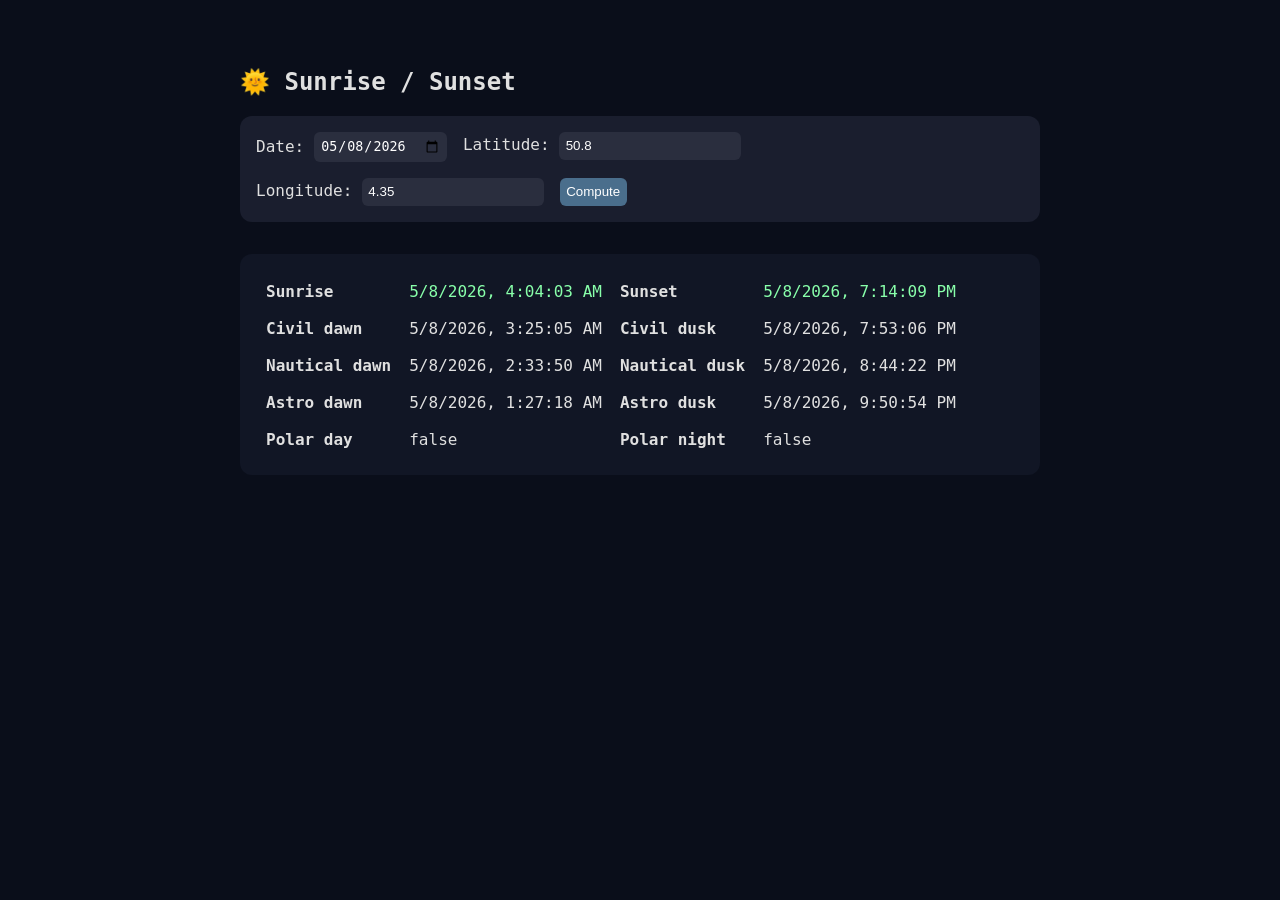
==== astro.html @ ebdc36f9 "made oop, and corrected day/night and moonphases" ====
<!DOCTYPE html>
<html lang="en">
<head>
    <meta charset="UTF-8">
    <title>Sunrise / Sunset – NOAA Algorithm</title>
    <style>
        body {
            background: #0a0e1a; color: #e0e0e0; font-family: 'Segoe UI', monospace;
            max-width: 800px; margin: 2rem auto; padding: 1rem;
        }
        .controls { background: #1a1e2e; padding: 1rem; border-radius: 12px; margin-bottom: 2rem; display: flex; gap: 1rem; flex-wrap: wrap; }
        input, button { padding: 0.4rem; background: #2a2e3e; border: none; color: white; border-radius: 6px; }
        button { background: #4a6e8c; cursor: pointer; }
        .results { background: #111625; padding: 1rem; border-radius: 12px; }
        table th, table td { text-align: left; padding: 0.5rem; }
        .good { color: #88ffaa; }
    </style>
</head>
<body>
    <h2>🌞 Sunrise / Sunset</h2>
    <div class="controls">
        <label>Date: <input type="date" id="date" value="2026-05-08"></label>
        <label>Latitude: <input type="number" id="lat" value="50.8" step="any"></label>
        <label>Longitude: <input type="number" id="lon" value="4.35" step="any"></label>
        <button id="compute">Compute</button>
    </div>
    <div class="results" id="results"></div>

    <script src="astro.js"></script>
    <script>
        document.getElementById('compute').addEventListener('click', () => {
            const dateStr = document.getElementById('date').value;
            const lat = parseFloat(document.getElementById('lat').value);
            const lon = parseFloat(document.getElementById('lon').value);
            const [year, month, day] = dateStr.split('-').map(Number);
            const localDate = new Date(year, month-1, day);
            const solar = new SolarDay(localDate, lat, lon);

            const format = (d) => d ? d.toLocaleString() : ' — ';
            let html = '<table><tr>';
            html += `<tr><th>Sunrise</th><td class="good">${format(solar.sunrise)}</td><th>Sunset</th><td class="good">${format(solar.sunset)}</td></tr>`;
            html += `<tr><th>Civil dawn</th><td>${format(solar.civilDawn)}</td><th>Civil dusk</th><td>${format(solar.civilDusk)}</td></tr>`;
            html += `<tr><th>Nautical dawn</th><td>${format(solar.nauticalDawn)}</td><th>Nautical dusk</th><td>${format(solar.nauticalDusk)}</td></tr>`;
            html += `<tr><th>Astro dawn</th><td>${format(solar.astronomicalDawn)}</td><th>Astro dusk</th><td>${format(solar.astronomicalDusk)}</td></tr>`;
            html += `<tr><th>Polar day</th><td>${solar.isPolarDay}</td><th>Polar night</th><td>${solar.isPolarNight}</td></tr>`;
            html += '</table>';
            document.getElementById('results').innerHTML = html;
        });
        // Auto-run
        document.getElementById('compute').click();
    </script>
</body>
</html>
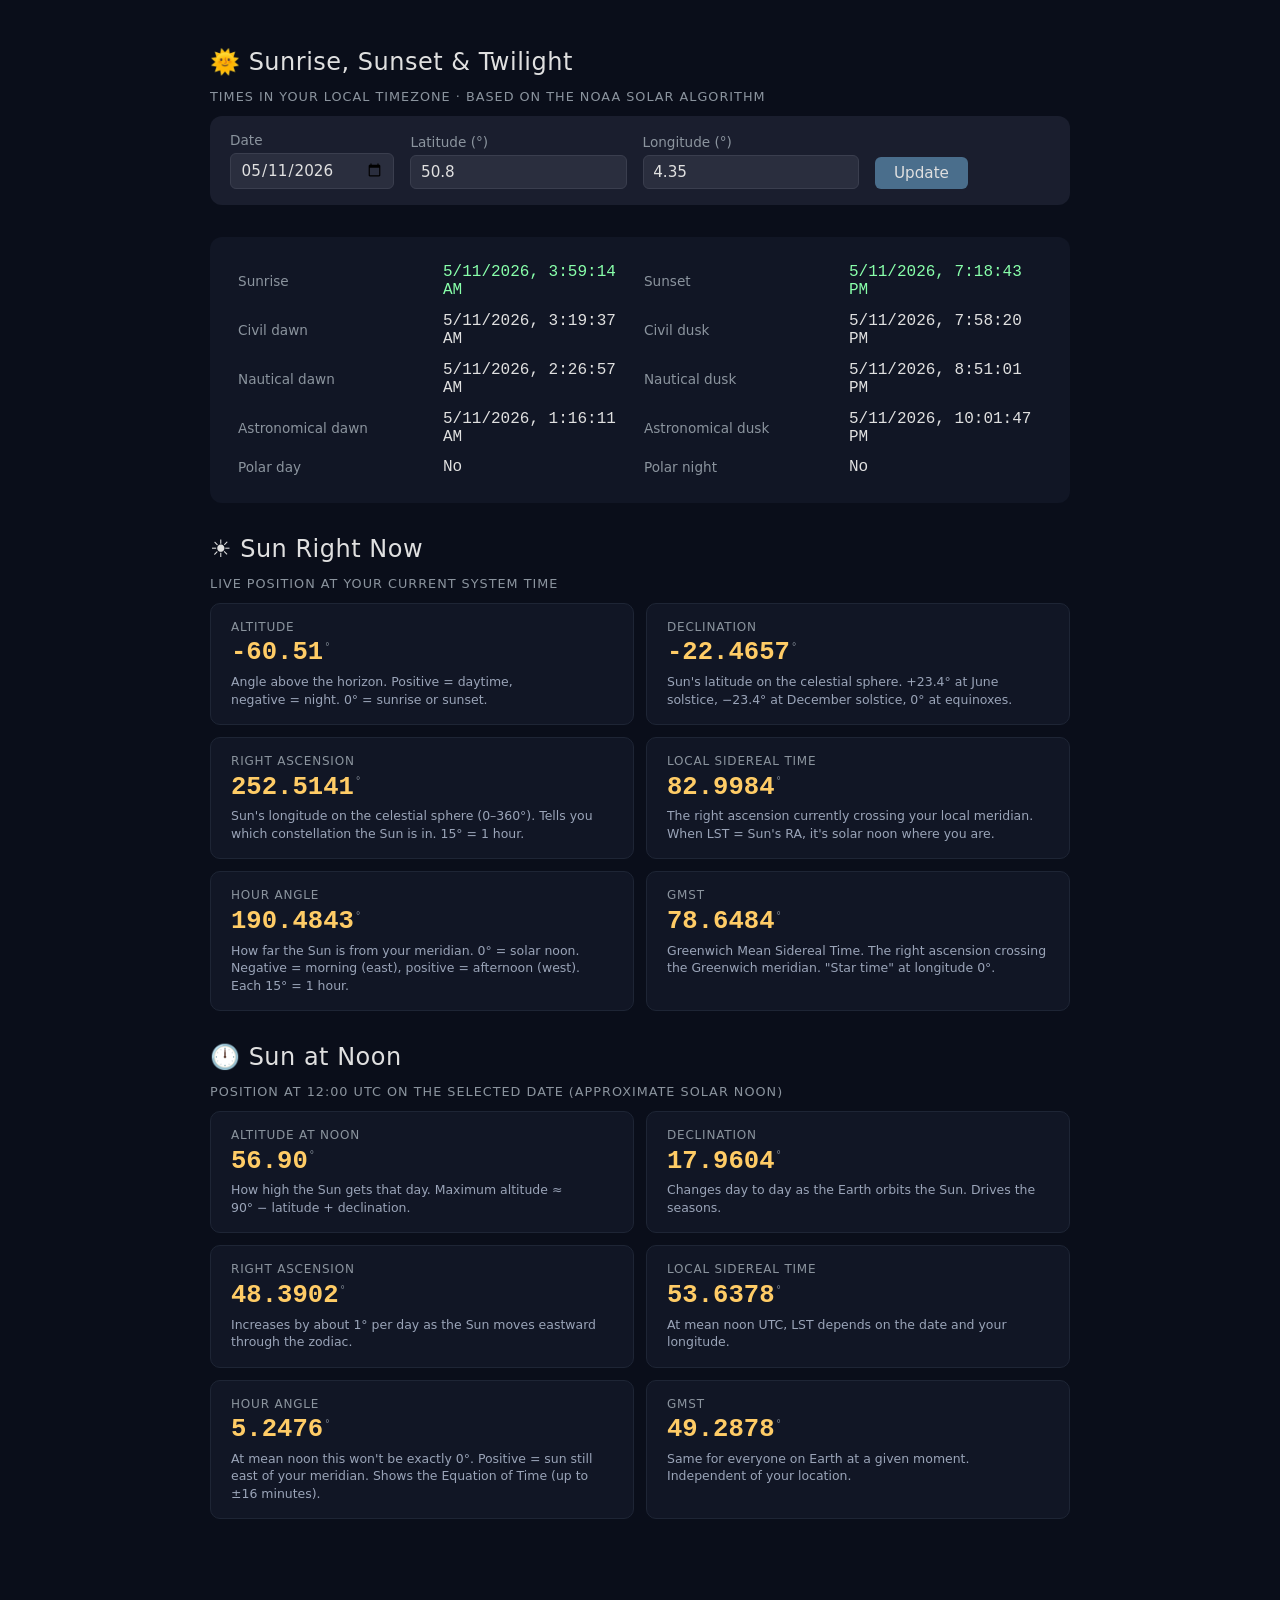
==== commit 93bb7fc9: "added latitude slider, split css and corrected errors in astro.js and clock.js (edge cases)." ====
--- a/astro.html
+++ b/astro.html
@@ -2,52 +2,360 @@
 <html lang="en">
 <head>
     <meta charset="UTF-8">
-    <title>Sunrise / Sunset – NOAA Algorithm</title>
+    <meta name="viewport" content="width=device-width, initial-scale=1.0">
+    <title>Solar Calculator – Sunrise, Sunset & Sun Position</title>
     <style>
         body {
-            background: #0a0e1a; color: #e0e0e0; font-family: 'Segoe UI', monospace;
-            max-width: 800px; margin: 2rem auto; padding: 1rem;
-        }
-        .controls { background: #1a1e2e; padding: 1rem; border-radius: 12px; margin-bottom: 2rem; display: flex; gap: 1rem; flex-wrap: wrap; }
-        input, button { padding: 0.4rem; background: #2a2e3e; border: none; color: white; border-radius: 6px; }
-        button { background: #4a6e8c; cursor: pointer; }
-        .results { background: #111625; padding: 1rem; border-radius: 12px; }
-        table th, table td { text-align: left; padding: 0.5rem; }
-        .good { color: #88ffaa; }
+            background: #0a0e1a;
+            color: #e0e0e0;
+            font-family: 'Segoe UI', system-ui, sans-serif;
+            max-width: 860px;
+            margin: 2rem auto;
+            padding: 1rem;
+        }
+        h2 {
+            margin: 2rem 0 0.75rem 0;
+            font-weight: 400;
+            letter-spacing: 0.5px;
+        }
+        h2:first-child { margin-top: 0; }
+        .controls {
+            background: #1a1e2e;
+            padding: 1rem 1.25rem;
+            border-radius: 12px;
+            margin-bottom: 2rem;
+            display: flex;
+            gap: 1rem;
+            flex-wrap: wrap;
+            align-items: end;
+        }
+        .controls label {
+            font-size: 0.85rem;
+            color: #8b949e;
+            display: flex;
+            flex-direction: column;
+            gap: 0.3rem;
+        }
+        input, button {
+            padding: 0.45rem 0.6rem;
+            background: #2a2e3e;
+            border: 1px solid #3a3e4e;
+            color: #e0e0e0;
+            border-radius: 6px;
+            font-size: 0.95rem;
+            font-family: inherit;
+        }
+        input:focus { outline: none; border-color: #4a6e8c; }
+        button {
+            background: #4a6e8c;
+            border: none;
+            cursor: pointer;
+            font-weight: 500;
+            padding: 0.45rem 1.2rem;
+        }
+        button:hover { background: #5a7e9c; }
+
+        /* --- Solar events table --- */
+        .results {
+            background: #111625;
+            padding: 1.25rem;
+            border-radius: 12px;
+            margin-bottom: 1.5rem;
+        }
+        .results table { width: 100%; border-collapse: collapse; }
+        .results th {
+            text-align: left;
+            padding: 0.4rem 0.5rem;
+            color: #8b949e;
+            font-weight: 400;
+            font-size: 0.85rem;
+            width: 25%;
+        }
+        .results td {
+            padding: 0.4rem 0.5rem;
+            font-family: 'SF Mono', 'Fira Code', 'Consolas', monospace;
+        }
+        .results .highlight { color: #88ffaa; }
+
+        /* --- Position cards --- */
+        .section-subtitle {
+            color: #8b949e;
+            font-size: 0.8rem;
+            text-transform: uppercase;
+            letter-spacing: 1px;
+            margin-bottom: 0.75rem;
+            font-weight: 500;
+        }
+        .card-grid {
+            display: grid;
+            grid-template-columns: 1fr 1fr;
+            gap: 0.75rem;
+            margin-bottom: 1.5rem;
+        }
+        .card {
+            background: #111625;
+            padding: 1rem 1.25rem;
+            border-radius: 10px;
+            border: 1px solid #1e2535;
+        }
+        .card.wide { grid-column: 1 / -1; }
+        .card .card-label {
+            font-size: 0.75rem;
+            color: #8b949e;
+            text-transform: uppercase;
+            letter-spacing: 0.8px;
+            margin-bottom: 0.3rem;
+        }
+        .card .card-value {
+            font-size: 1.6rem;
+            font-weight: 600;
+            color: #ffcc66;
+            font-family: 'SF Mono', 'Fira Code', 'Consolas', monospace;
+        }
+        .card .card-value.negative { color: #ff6b6b; }
+        .card .card-unit {
+            font-size: 0.65rem;
+            color: #8b949e;
+            font-weight: 400;
+            vertical-align: super;
+            margin-left: 1px;
+        }
+        .card .card-note {
+            font-size: 0.78rem;
+            color: #9aa4b8;
+            margin-top: 0.35rem;
+            line-height: 1.4;
+        }
+
+        @media (max-width: 600px) {
+            .card-grid { grid-template-columns: 1fr; }
+            body { padding: 0.75rem; }
+            .controls { flex-direction: column; align-items: stretch; }
+        }
     </style>
 </head>
 <body>
-    <h2>🌞 Sunrise / Sunset</h2>
+
+    <h2>🌞 Sunrise, Sunset & Twilight</h2>
+    <p class="section-subtitle">Times in your local timezone &middot; based on the NOAA solar algorithm</p>
+
     <div class="controls">
-        <label>Date: <input type="date" id="date" value="2026-05-08"></label>
-        <label>Latitude: <input type="number" id="lat" value="50.8" step="any"></label>
-        <label>Longitude: <input type="number" id="lon" value="4.35" step="any"></label>
-        <button id="compute">Compute</button>
+        <label>Date
+            <input type="date" id="date" value="2026-05-11">
+        </label>
+        <label>Latitude (°)
+            <input type="number" id="lat" value="50.8" step="any">
+        </label>
+        <label>Longitude (°)
+            <input type="number" id="lon" value="4.35" step="any">
+        </label>
+        <button id="compute">Update</button>
     </div>
-    <div class="results" id="results"></div>
+
+    <!-- ========== SOLAR EVENTS ========== -->
+    <div class="results">
+        <table>
+            <tr>
+                <th>Sunrise</th><td class="highlight" id="sunrise">—</td>
+                <th>Sunset</th><td class="highlight" id="sunset">—</td>
+            </tr>
+            <tr>
+                <th>Civil dawn</th><td id="civilDawn">—</td>
+                <th>Civil dusk</th><td id="civilDusk">—</td>
+            </tr>
+            <tr>
+                <th>Nautical dawn</th><td id="nauticalDawn">—</td>
+                <th>Nautical dusk</th><td id="nauticalDusk">—</td>
+            </tr>
+            <tr>
+                <th>Astronomical dawn</th><td id="astroDawn">—</td>
+                <th>Astronomical dusk</th><td id="astroDusk">—</td>
+            </tr>
+            <tr>
+                <th>Polar day</th><td id="polarDay">—</td>
+                <th>Polar night</th><td id="polarNight">—</td>
+            </tr>
+        </table>
+    </div>
+
+    <!-- ========== SUN POSITION NOW ========== -->
+    <h2>☀️ Sun Right Now</h2>
+    <p class="section-subtitle">Live position at your current system time</p>
+
+    <div class="card-grid">
+        <div class="card">
+            <div class="card-label">Altitude</div>
+            <div class="card-value" id="nowAlt">—<span class="card-unit">°</span></div>
+            <div class="card-note">Angle above the horizon. Positive&nbsp;=&nbsp;daytime, negative&nbsp;=&nbsp;night. 0°&nbsp;=&nbsp;sunrise or sunset.</div>
+        </div>
+        <div class="card">
+            <div class="card-label">Declination</div>
+            <div class="card-value" id="nowDec">—<span class="card-unit">°</span></div>
+            <div class="card-note">Sun's latitude on the celestial sphere. +23.4° at June solstice, −23.4° at December solstice, 0° at equinoxes.</div>
+        </div>
+        <div class="card">
+            <div class="card-label">Right Ascension</div>
+            <div class="card-value" id="nowRA">—<span class="card-unit">°</span></div>
+            <div class="card-note">Sun's longitude on the celestial sphere (0–360°). Tells you which constellation the Sun is in. 15°&nbsp;=&nbsp;1&nbsp;hour.</div>
+        </div>
+        <div class="card">
+            <div class="card-label">Local Sidereal Time</div>
+            <div class="card-value" id="nowLST">—<span class="card-unit">°</span></div>
+            <div class="card-note">The right ascension currently crossing your local meridian. When LST&nbsp;=&nbsp;Sun's&nbsp;RA, it's solar noon where you are.</div>
+        </div>
+        <div class="card">
+            <div class="card-label">Hour Angle</div>
+            <div class="card-value" id="nowHA">—<span class="card-unit">°</span></div>
+            <div class="card-note">How far the Sun is from your meridian. 0° = solar noon. Negative = morning (east), positive = afternoon (west). Each 15° = 1 hour.</div>
+        </div>
+        <div class="card">
+            <div class="card-label">GMST</div>
+            <div class="card-value" id="nowGMST">—<span class="card-unit">°</span></div>
+            <div class="card-note">Greenwich Mean Sidereal Time. The right ascension crossing the Greenwich meridian. "Star time" at longitude 0°.</div>
+        </div>
+    </div>
+
+    <!-- ========== SUN POSITION AT NOON ========== -->
+    <h2>🕛 Sun at Noon</h2>
+    <p class="section-subtitle">Position at 12:00 UTC on the selected date (approximate solar noon)</p>
+
+    <div class="card-grid">
+        <div class="card">
+            <div class="card-label">Altitude at Noon</div>
+            <div class="card-value" id="noonAlt">—<span class="card-unit">°</span></div>
+            <div class="card-note">How high the Sun gets that day. Maximum altitude ≈ 90°&nbsp;−&nbsp;latitude&nbsp;+&nbsp;declination.</div>
+        </div>
+        <div class="card">
+            <div class="card-label">Declination</div>
+            <div class="card-value" id="noonDec">—<span class="card-unit">°</span></div>
+            <div class="card-note">Changes day to day as the Earth orbits the Sun. Drives the seasons.</div>
+        </div>
+        <div class="card">
+            <div class="card-label">Right Ascension</div>
+            <div class="card-value" id="noonRA">—<span class="card-unit">°</span></div>
+            <div class="card-note">Increases by about 1° per day as the Sun moves eastward through the zodiac.</div>
+        </div>
+        <div class="card">
+            <div class="card-label">Local Sidereal Time</div>
+            <div class="card-value" id="noonLST">—<span class="card-unit">°</span></div>
+            <div class="card-note">At mean noon UTC, LST depends on the date and your longitude.</div>
+        </div>
+        <div class="card">
+            <div class="card-label">Hour Angle</div>
+            <div class="card-value" id="noonHA">—<span class="card-unit">°</span></div>
+            <div class="card-note">At mean noon this won't be exactly 0°. Positive = sun still east of your meridian. Shows the Equation of Time (up to ±16 minutes).</div>
+        </div>
+        <div class="card">
+            <div class="card-label">GMST</div>
+            <div class="card-value" id="noonGMST">—<span class="card-unit">°</span></div>
+            <div class="card-note">Same for everyone on Earth at a given moment. Independent of your location.</div>
+        </div>
+    </div>
 
     <script src="astro.js"></script>
     <script>
-        document.getElementById('compute').addEventListener('click', () => {
+        // ========== REFERENCES TO DOM ELEMENTS ==========
+        const els = {
+            sunrise:    document.getElementById('sunrise'),
+            sunset:     document.getElementById('sunset'),
+            civilDawn:  document.getElementById('civilDawn'),
+            civilDusk:  document.getElementById('civilDusk'),
+            nauticalDawn:  document.getElementById('nauticalDawn'),
+            nauticalDusk:  document.getElementById('nauticalDusk'),
+            astroDawn:  document.getElementById('astroDawn'),
+            astroDusk:  document.getElementById('astroDusk'),
+            polarDay:   document.getElementById('polarDay'),
+            polarNight: document.getElementById('polarNight'),
+
+            nowAlt:  document.getElementById('nowAlt'),
+            nowDec:  document.getElementById('nowDec'),
+            nowRA:   document.getElementById('nowRA'),
+            nowLST:  document.getElementById('nowLST'),
+            nowHA:   document.getElementById('nowHA'),
+            nowGMST: document.getElementById('nowGMST'),
+
+            noonAlt:  document.getElementById('noonAlt'),
+            noonDec:  document.getElementById('noonDec'),
+            noonRA:   document.getElementById('noonRA'),
+            noonLST:  document.getElementById('noonLST'),
+            noonHA:   document.getElementById('noonHA'),
+            noonGMST: document.getElementById('noonGMST'),
+        };
+
+        // ========== HELPERS ==========
+        function formatTime(d) {
+            if (!d) return '—';
+            return d.toLocaleString();
+        }
+
+        function setValue(el, value, decimals, unit) {
+            const num = Number(value);
+            if (isNaN(num) || value === null || value === undefined) {
+                el.innerHTML = '—';
+                return;
+            }
+            const cls = num < 0 ? 'negative' : '';
+            el.innerHTML = `<span class="${cls}">${num.toFixed(decimals)}</span><span class="card-unit">${unit}</span>`;
+        }
+
+        function setTimeValue(el, date) {
+            el.textContent = formatTime(date);
+        }
+
+        function setBoolValue(el, val) {
+            el.textContent = val ? 'Yes' : 'No';
+        }
+
+        // ========== MAIN COMPUTE ==========
+        function computeAndDisplay() {
             const dateStr = document.getElementById('date').value;
             const lat = parseFloat(document.getElementById('lat').value);
             const lon = parseFloat(document.getElementById('lon').value);
             const [year, month, day] = dateStr.split('-').map(Number);
-            const localDate = new Date(year, month-1, day);
+            const localDate = new Date(year, month - 1, day);
+
+            // ---- Solar events ----
             const solar = new SolarDay(localDate, lat, lon);
-
-            const format = (d) => d ? d.toLocaleString() : ' — ';
-            let html = '<table><tr>';
-            html += `<tr><th>Sunrise</th><td class="good">${format(solar.sunrise)}</td><th>Sunset</th><td class="good">${format(solar.sunset)}</td></tr>`;
-            html += `<tr><th>Civil dawn</th><td>${format(solar.civilDawn)}</td><th>Civil dusk</th><td>${format(solar.civilDusk)}</td></tr>`;
-            html += `<tr><th>Nautical dawn</th><td>${format(solar.nauticalDawn)}</td><th>Nautical dusk</th><td>${format(solar.nauticalDusk)}</td></tr>`;
-            html += `<tr><th>Astro dawn</th><td>${format(solar.astronomicalDawn)}</td><th>Astro dusk</th><td>${format(solar.astronomicalDusk)}</td></tr>`;
-            html += `<tr><th>Polar day</th><td>${solar.isPolarDay}</td><th>Polar night</th><td>${solar.isPolarNight}</td></tr>`;
-            html += '</table>';
-            document.getElementById('results').innerHTML = html;
-        });
-        // Auto-run
-        document.getElementById('compute').click();
+            setTimeValue(els.sunrise, solar.sunrise);
+            setTimeValue(els.sunset, solar.sunset);
+            setTimeValue(els.civilDawn, solar.civilDawn);
+            setTimeValue(els.civilDusk, solar.civilDusk);
+            setTimeValue(els.nauticalDawn, solar.nauticalDawn);
+            setTimeValue(els.nauticalDusk, solar.nauticalDusk);
+            setTimeValue(els.astroDawn, solar.astronomicalDawn);
+            setTimeValue(els.astroDusk, solar.astronomicalDusk);
+            setBoolValue(els.polarDay, solar.isPolarDay);
+            setBoolValue(els.polarNight, solar.isPolarNight);
+
+            // ---- Sun now ----
+            const now = new Date();
+            const nowJD = new JulianDate(now);
+            const sunNow = new SunPosition(nowJD, lat, lon);
+            const nowAlt = sunNow.altitude();
+
+            setValue(els.nowAlt,  nowAlt,                2, '°');
+            setValue(els.nowDec,  sunNow.declination,     4, '°');
+            setValue(els.nowRA,   sunNow.rightAscension,  4, '°');
+            setValue(els.nowLST,  sunNow.localSiderealTime, 4, '°');
+            setValue(els.nowHA,   sunNow.hourAngle,       4, '°');
+            setValue(els.nowGMST, sunNow.gmst,            4, '°');
+
+            // ---- Sun at noon ----
+            const noonUTC = Date.UTC(year, month - 1, day, 12, 0, 0);
+            const noonJD = new JulianDate(noonUTC / 86400000 + 2440587.5);
+            const sunNoon = new SunPosition(noonJD, lat, lon);
+            const noonAlt = sunNoon.altitude();
+
+            setValue(els.noonAlt,  noonAlt,                2, '°');
+            setValue(els.noonDec,  sunNoon.declination,     4, '°');
+            setValue(els.noonRA,   sunNoon.rightAscension,  4, '°');
+            setValue(els.noonLST,  sunNoon.localSiderealTime, 4, '°');
+            setValue(els.noonHA,   sunNoon.hourAngle,       4, '°');
+            setValue(els.noonGMST, sunNoon.gmst,            4, '°');
+        }
+
+        document.getElementById('compute').addEventListener('click', computeAndDisplay);
+        computeAndDisplay();
     </script>
 </body>
 </html>
